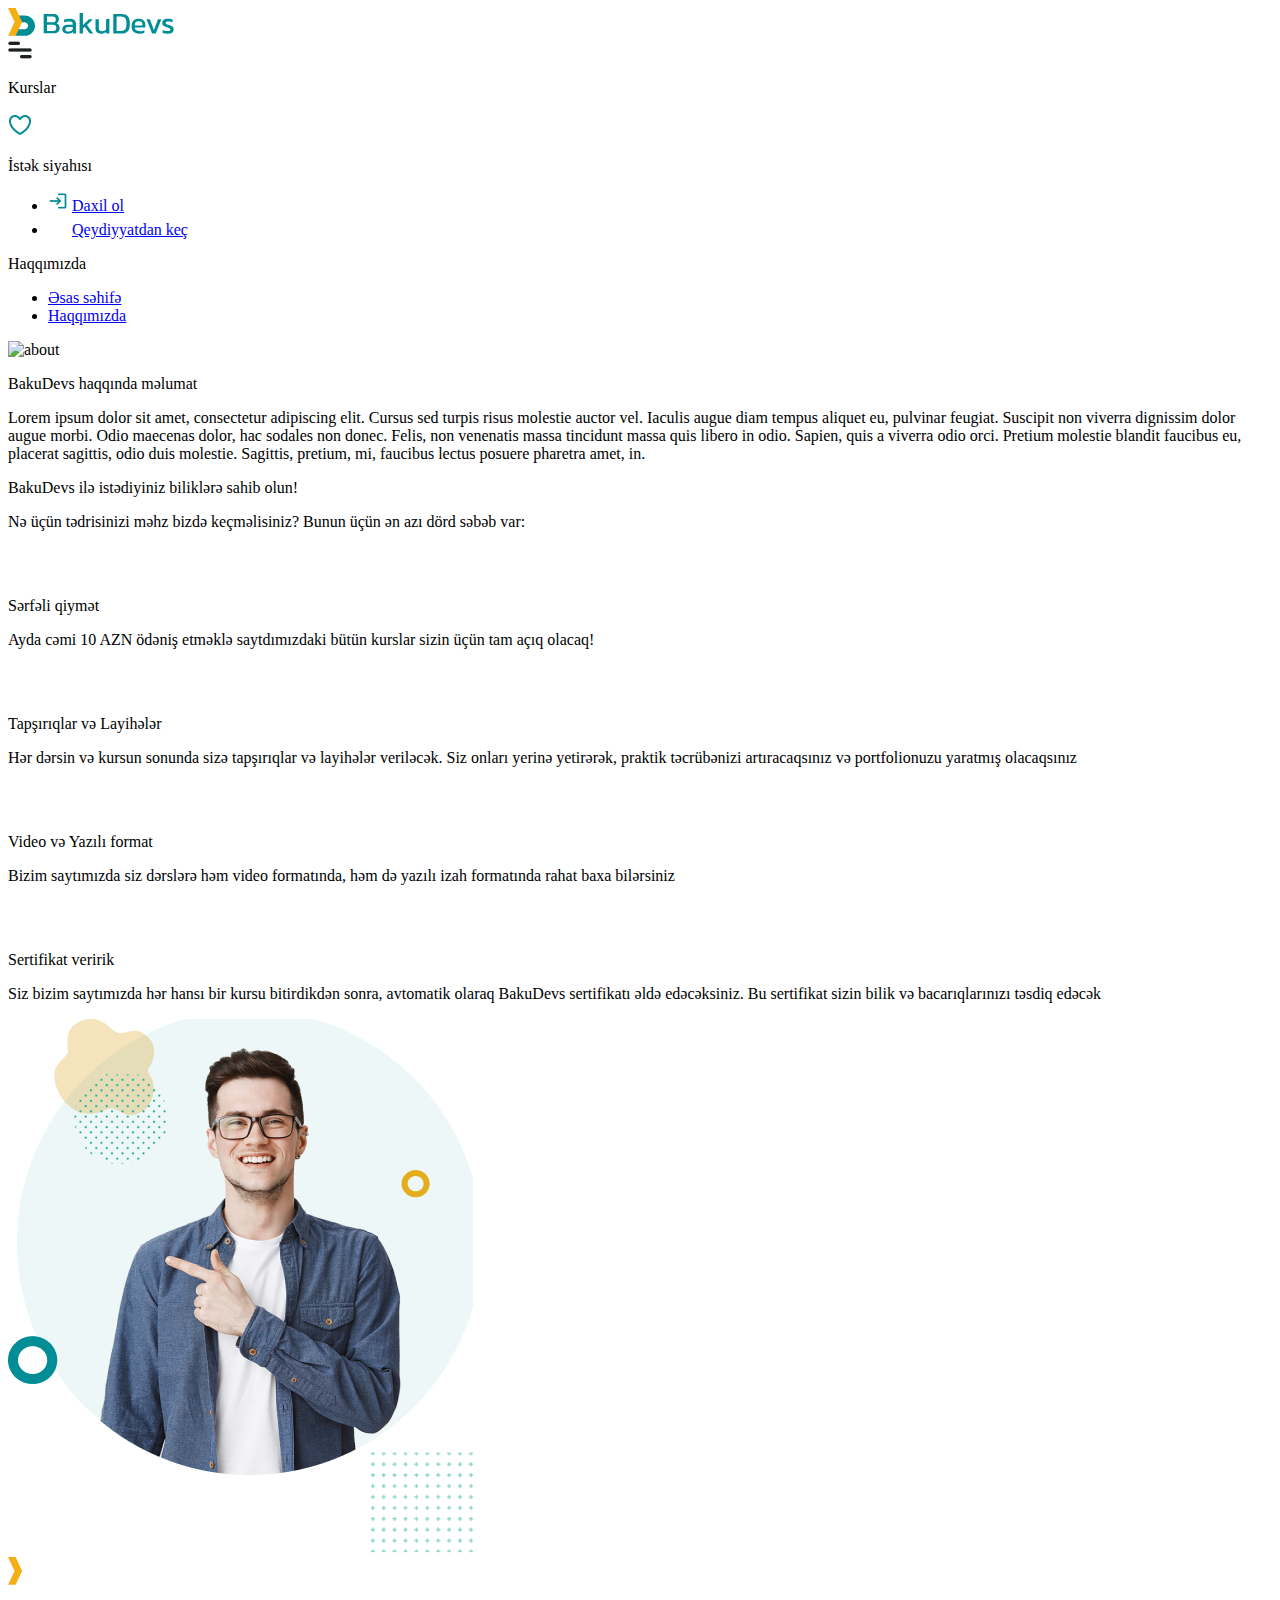
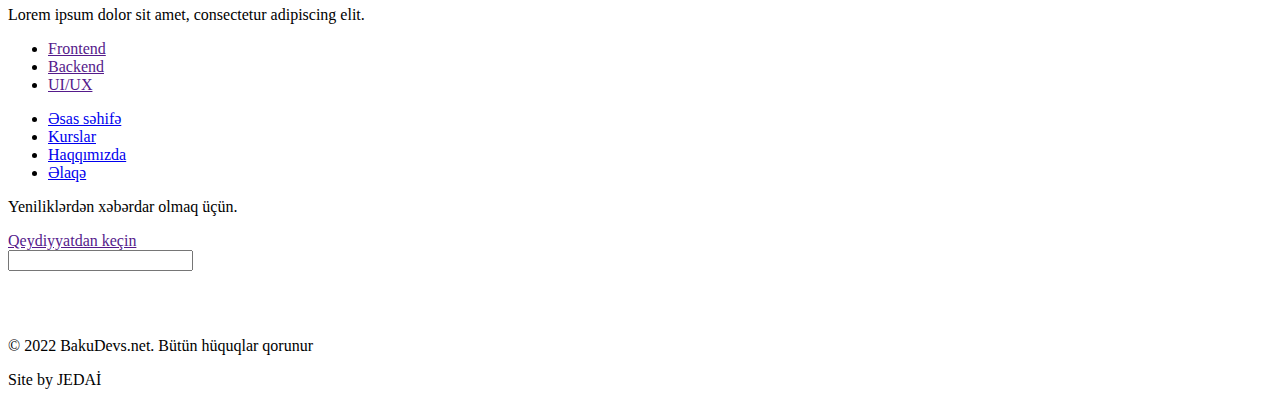
==== about.html @ 8673e6fe "Update about.html" ====
<!DOCTYPE html>
<html lang="en">
  <head>
    <meta charset="UTF-8" />
    <meta name="viewport" content="width=device-width, initial-scale=1.0" />
    <title>BakuDev</title>
    <link rel="stylesheet" href="./css/about.css" />
  </head>
  <body>
    <div class="container">
      <!-- >>>>>>>>>>>>>>>>>>>>>> first section start<<<<<<<<<<<<<<<<<<<<-->
      <div class="section-1">
        <div class="navbar">
          <img class="logo" src="./images/section1-img/Frame.svg" alt="logo" />
          <div class="curs">
            <img src="./images/section1-img/Vector.png" alt="vektor" />
            <p>Kurslar</p>
          </div>
          <div class="heart">
            <img src="./images/section1-img/akar-icons_heart.png" alt="heart" />
            <p>İstək siyahısı</p>
          </div>
          <ul>
            <li class="join-li">
              <img src="./images/section1-img/ic_round-login.png" alt="login" />
              <a class="a1" href="#">Daxil ol</a>
            </li>
            <li class="join-li2">
              <img
                src="./images/section1-img/ph_note-pencil.svg"
                alt="signup"
              />
              <a href="#">Qeydiyyatdan keç</a>
            </li>
          </ul>
        </div>
      </div>
      <!-- >>>>>>>>>>>>>>>>>>>>>> first section end<<<<<<<<<<<<<<<<<<<<-->
      <!-- >>>>>>>>>>>>>>>>>>>>>> second section start<<<<<<<<<<<<<<<<<<<<-->
      <div class="section-2">
        <div class="back-home-page">
          <div class="back">
            <p>Haqqımızda</p>
            <div class="back-page">
              <ul>
                <li><a href="./index.html">Əsas səhifə</a></li>
                <li><a href="./about.html">Haqqımızda</a></li>
              </ul>
            </div>
          </div>
        </div>
        <div class="about">
          <div class="left-about">
            <img src="./images/about.jpg" alt="about">
          </div>
          <div class="right-about">
            <p>BakuDevs haqqında 
              məlumat</p>
            <p>Lorem ipsum dolor sit amet, consectetur adipiscing elit. Cursus sed turpis risus molestie auctor vel. Iaculis augue diam tempus aliquet eu, pulvinar feugiat. Suscipit non viverra dignissim dolor augue morbi. Odio maecenas dolor, hac sodales non donec. Felis, non venenatis massa tincidunt massa quis libero in odio. Sapien, quis a viverra odio orci. Pretium molestie blandit faucibus eu, placerat sagittis, odio duis molestie. Sagittis, pretium, mi, faucibus lectus posuere pharetra amet, in.</p>
          </div>
        </div>
      </div>
      <!-- >>>>>>>>>>>>>>>>>>>>>> second section end<<<<<<<<<<<<<<<<<<<<-->
       <!-- >>>>>>>>>>>>>>>>>>>>>> third section start<<<<<<<<<<<<<<<<<<<<-->
       <div class="section-3">
        <div class="text-header">
          <p>BakuDevs ilə istədiyiniz biliklərə sahib olun!</p>
          <p>
            Nə üçün tədrisinizi məhz bizdə keçməlisiniz? Bunun üçün ən azı dörd
            səbəb var:
          </p>
        </div>
        <div class="main-s3">
          <div class="left-middle-s3">
            <div class="left-s3">
              <div class="box-s3">
                <p>
                  <img
                    class="money"
                    src="./images/section3-img/akar-icons_money.svg"
                    alt="money"
                  />
                </p>
                <p>Sərfəli qiymət</p>
                <p>
                  Ayda cəmi 10 AZN ödəniş etməklə saytdımızdaki bütün kurslar
                  sizin üçün tam açıq olacaq!
                </p>
              </div>
              <div class="box-s3">
                <p>
                  <img
                    class="task"
                    src="./images/section3-img/fluent_tasks-app-24-regular.svg"
                    alt="money"
                  />
                </p>
                <p>Tapşırıqlar və Layihələr</p>
                <p>
                  Hər dərsin və kursun sonunda sizə tapşırıqlar və layihələr
                  veriləcək. Siz onları yerinə yetirərək, praktik təcrübənizi
                  artıracaqsınız və portfolionuzu yaratmış olacaqsınız
                </p>
              </div>
            </div>
            <div class="middle-s3">
              <div class="box-s3">
                <p>
                  <img
                    class="video"
                    src="./images/section3-img/icon-park-outline_video-two.svg"
                    alt="money"
                  />
                </p>
                <p>Video və Yazılı format</p>
                <p>
                  Bizim saytımızda siz dərslərə həm video formatında, həm də
                  yazılı izah formatında rahat baxa bilərsiniz
                </p>
              </div>
              <div class="box-s3">
                <p>
                  <img
                    class="certf"
                    src="./images/section3-img/fluent_tasks-app-24-regular.svg"
                    alt="money"
                  />
                </p>
                <p>Sertifikat veririk</p>
                <p>
                  Siz bizim saytımızda hər hansı bir kursu bitirdikdən sonra,
                  avtomatik olaraq BakuDevs sertifikatı əldə edəcəksiniz. Bu
                  sertifikat sizin bilik və bacarıqlarınızı təsdiq edəcək
                </p>
              </div>
            </div>
          </div>
          <div class="right-s3">
            <img src="./images/section3-img/Group 59.png" alt="person" />
          </div>
        </div>
      </div>
      <!-- >>>>>>>>>>>>>>>>>>>>>> third section end<<<<<<<<<<<<<<<<<<<<-->

      <!-- >>>>>>>>>>>>>>>>>>>>>> fourth section start<<<<<<<<<<<<<<<<<<<<-->

      <div class="section-4">
        <div class="footer-top">
          <div class="box1-s4">
            <img src="./images/Frame (1).svg" alt="logo" />
            <p>Lorem ipsum dolor sit amet, consectetur adipiscing elit.</p>
          </div>
          <div class="box2-s4">
            <ul>
              <li><a href="">Frontend</a></li>
              <li><a href="">Backend</a></li>
              <li><a href="">UI/UX</a></li>
            </ul>
          </div>
          <div class="box3-s4">
            <ul>
              <li><a href="./index.html">Əsas səhifə</a></li>
              <li><a href="./kursList.html">Kurslar</a></li>
              <li><a href="./about.html">Haqqımızda</a></li>
              <li><a href="./contact.html">Əlaqə</a></li>
            </ul>
          </div>
          <div class="box4-s4">
            <p>Yeniliklərdən xəbərdar olmaq üçün.</p>
            <a href="">Qeydiyyatdan keçin</a>
            <div class="bottom">
              <input type="email" />
              <p>
                <a href=""><img src="./images/bi_arrow-right.svg" alt="" /></a>
              </p>
            </div>
          </div>
        </div>
        <div class="footer-bottom">
          <p>© 2022 BakuDevs.net. Bütün hüquqlar qorunur</p>
          <p>Site by JEDAİ</p>
        </div>
      </div>
      <!-- >>>>>>>>>>>>>>>>>>>>>> fourth section end<<<<<<<<<<<<<<<<<<<<-->
    </div>
  </body>
</html>
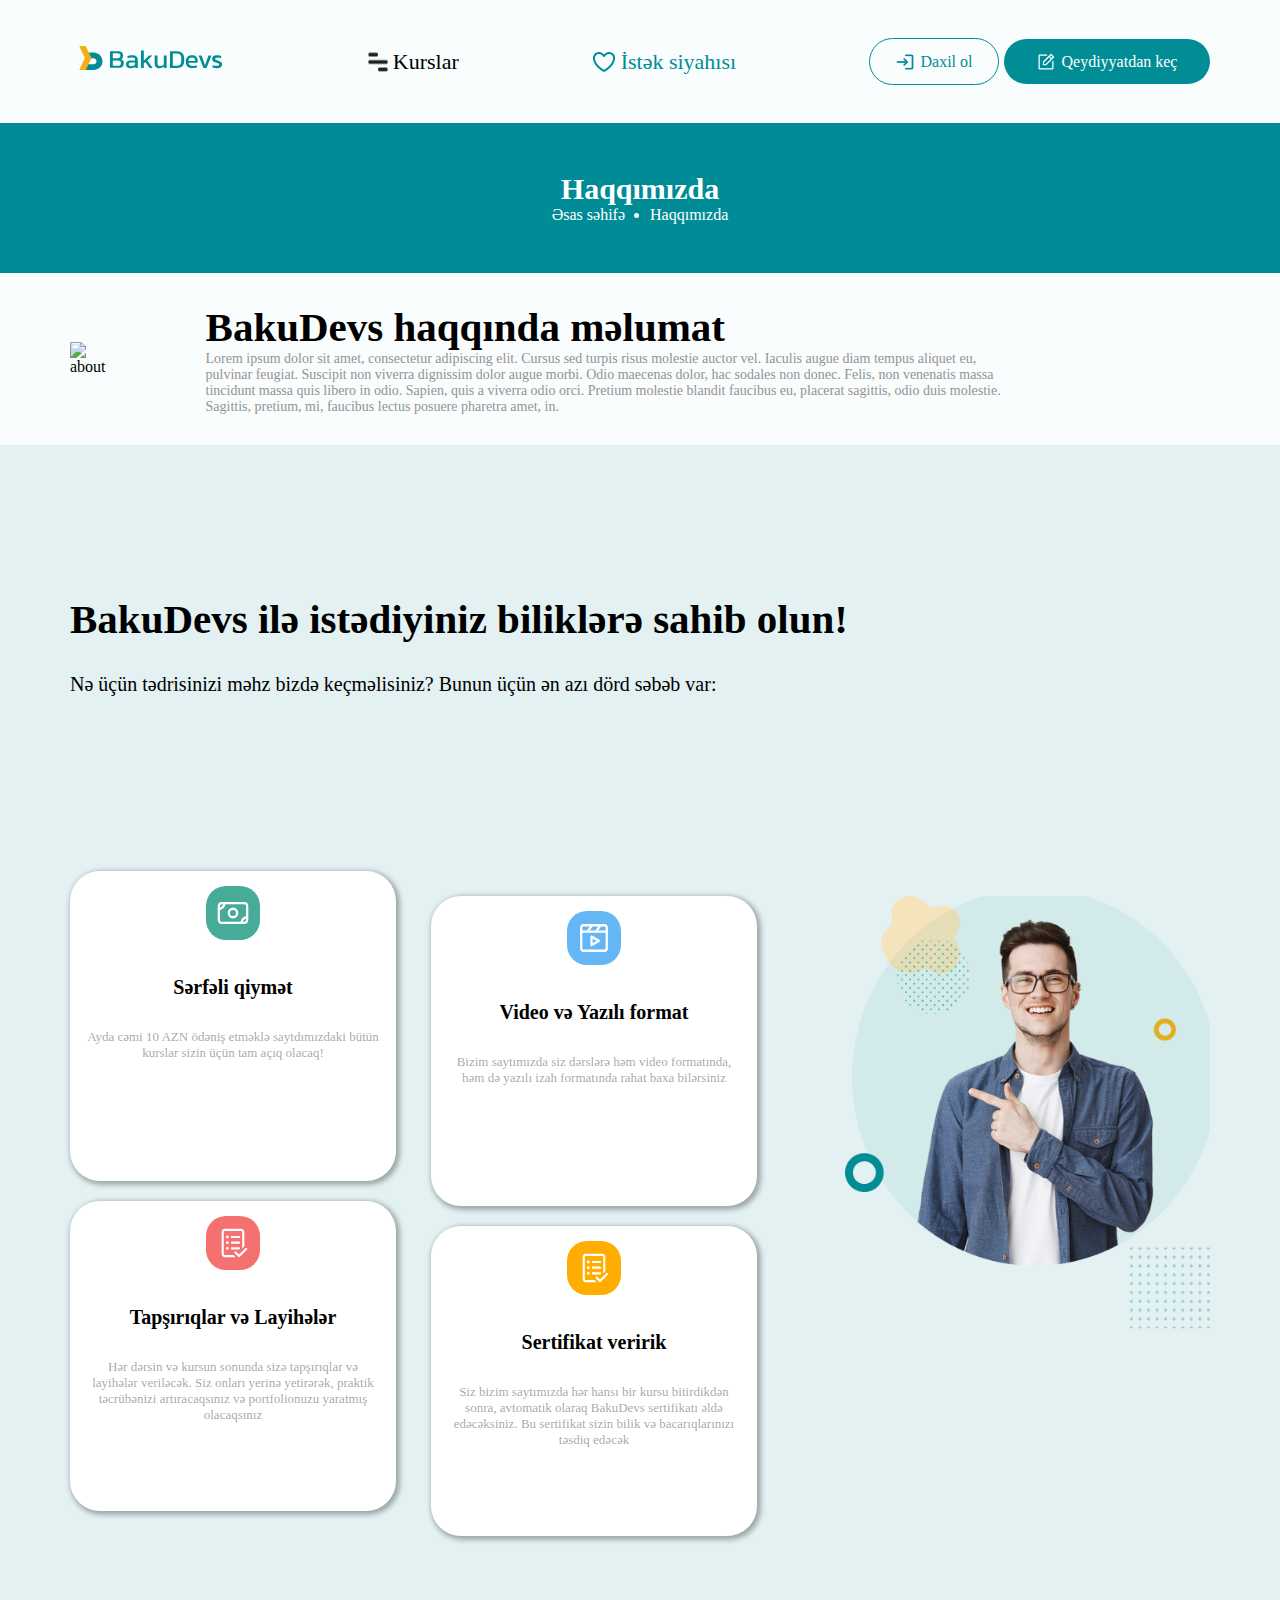
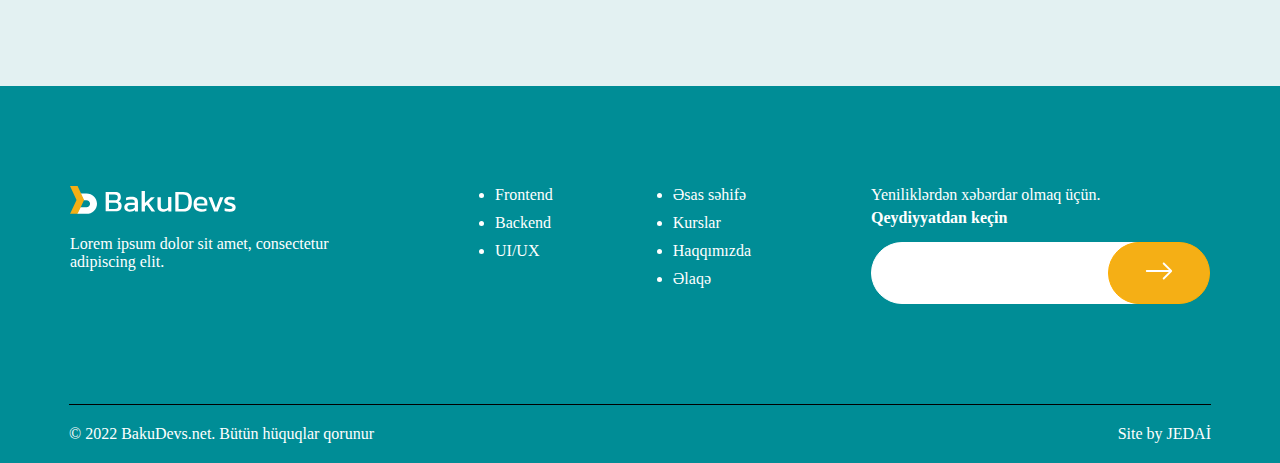
==== commit 793ca708: "signup and forgetpassword section ended" ====
--- a/about.html
+++ b/about.html
@@ -23,14 +23,14 @@
           <ul>
             <li class="join-li">
               <img src="./images/section1-img/ic_round-login.png" alt="login" />
-              <a class="a1" href="#">Daxil ol</a>
+              <a class="a1" href="./login.html">Daxil ol</a>
             </li>
             <li class="join-li2">
               <img
                 src="./images/section1-img/ph_note-pencil.svg"
                 alt="signup"
               />
-              <a href="#">Qeydiyyatdan keç</a>
+              <a href="./signUp.html">Qeydiyyatdan keç</a>
             </li>
           </ul>
         </div>
--- a/css/about.css
+++ b/css/about.css
@@ -0,0 +1,324 @@
+* {
+  margin: 0;
+  padding: 0;
+}
+
+.container {
+  width: 100%;
+  margin: auto;
+  display: flex;
+  flex-direction: column;
+  align-items: center;
+  justify-content: center;
+  background-color: #fafdfd;
+}
+
+/*>>>>>>>>>>>>>>>>>>>>>>> first section start<<<<<<<<<<<<<<<<<<<<*/
+
+.section-1 {
+  width: 1440px;
+  display: flex;
+  flex-direction: column;
+  align-items: center;
+  margin: 38px 0;
+}
+.navbar {
+  width: 1140px;
+  display: flex;
+  justify-content: space-between;
+}
+.navbar > img {
+  width: 165px;
+  height: 25px;
+  margin-top: 8px;
+}
+.curs,
+.heart,
+.navbar > ul,
+.navbar > ul > li {
+  display: flex;
+  justify-content: center;
+  align-items: center;
+  gap: 5px;
+}
+.heart > img {
+  width: 24px;
+  height: 24px;
+}
+.curs > img {
+  width: 20px;
+  height: 20px;
+}
+.curs,
+.heart > p {
+  font-size: 22px;
+}
+.heart > p {
+  color: #008d96;
+}
+.navbar > ul > li {
+  list-style: none;
+}
+.navbar > ul > li > a {
+  text-decoration: none;
+}
+.navbar > ul > li > .a1 {
+  font-size: 16px;
+  color: #008d96;
+}
+.join-li {
+  width: 128px;
+  height: 45px;
+  border: 1px solid #008d96;
+  border-radius: 40px;
+}
+.join-li2 {
+  width: 206px;
+  height: 45px;
+  background-color: #008d96;
+  border-radius: 40px;
+}
+.join-li2 > a {
+  color: white;
+}
+
+/*>>>>>>>>>>>>>>>>>>>>>>> first section end<<<<<<<<<<<<<<<<<<<<*/
+/*>>>>>>>>>>>>>>>>>>>>>>> second section start<<<<<<<<<<<<<<<<<<<<*/
+
+.section-2 {
+  display: flex;
+  flex-direction: column;
+  align-items: center;
+}
+.back-home-page{
+  width: 1440px;
+  background-color: #008d96;
+  background-image: url(../images/list-course-img/image\ 8.svg);
+  height: 150px;
+  display: flex;
+  flex-direction: column;
+  align-items: center;
+  justify-content: center;
+}
+.back-home-page>.back>p{
+  text-align: center;
+  font-size: 30px;
+  font-weight: 700;
+  color: white;
+}
+.back-home-page>.back{
+  background-color: #008c9683;
+  width: 1440px;
+  height: 150px;
+  display: flex;
+  flex-direction: column;
+  align-items: center;
+  justify-content: center;
+}
+.back-page>ul{
+  display: flex;
+  justify-content: center;
+  gap: 25px;
+  color: white;
+}
+.back-page>ul>li:first-child{
+  list-style-type: none;
+}
+.back-page>ul>li>a{
+  text-decoration: none;
+  color: white;
+}
+.about{
+  width: 1140px;
+  display: flex;
+  justify-content:space-between ;
+  align-items: center;
+  gap: 100px;
+  padding: 30px 0;
+}
+.right-about{
+  padding-right: 200px;
+}
+.right-about>p:nth-child(1){
+  font-size: 41px;
+  font-weight: 700;
+  color: black;
+}
+.right-about>p:nth-child(2){
+  font-size: 14px;
+  font-weight: 500;
+  color: #939393  ;
+}
+/*>>>>>>>>>>>>>>>>>>>>>>> second section end<<<<<<<<<<<<<<<<<<<<*/
+/*>>>>>>>>>>>>>>>>>>>>>>> third section start<<<<<<<<<<<<<<<<<<<<*/
+
+.section-3 {
+  width: 1440px;
+  background-color: #e3f1f2;
+}
+.text-header {
+  display: flex;
+  flex-direction: column;
+  justify-content: center;
+  margin: 150px;
+  gap: 30px;
+}
+.text-header > p:first-child {
+  font-size: 41px;
+  font-weight: 600;
+}
+.text-header > p:last-child {
+  font-size: 20px;
+  font-weight: 500;
+}
+.main-s3 {
+  display: flex;
+  justify-content: space-between;
+  text-align: center;
+  margin: 150px;
+}
+.left-middle-s3 {
+  display: flex;
+  justify-content: space-between;
+  align-items: center;
+  gap: 35px;
+}
+.box-s3 {
+  width: 296px;
+  height: 280px;
+  border-radius: 30px;
+  background-color: white;
+}
+.left-s3,
+.middle-s3 {
+  display: flex;
+  flex-direction: column;
+  gap: 20px;
+}
+.middle-s3 {
+  margin-top: 50px;
+}
+.box-s3 {
+  display: flex;
+  flex-direction: column;
+  align-items: center;
+  gap: 30px;
+  padding:15px;
+  box-shadow: 2px 2px 5px 2px rgba(0, 0, 0, 0.3);
+}
+.box-s3 > p:nth-child(1) {
+  width: 60px;
+  height: 60px;
+  border-radius: 14px;
+}
+.box-s3 > p:nth-child(2){
+  font-size: 20px;
+  font-weight: 700;
+}
+.box-s3 > p:nth-child(3){
+  font-size: 13px;
+  color: rgba(0, 0, 0, 0.377);
+}
+.box-s3>p>.video{
+  background-color: #64B7F4  ;
+}
+.box-s3>p>.task{
+  background-color: #F57170;
+}
+.box-s3>p>.money{
+  background-color: #46AB99  ;
+}
+.box-s3>p>.certf{
+  background-color: #FFAE01;
+}
+.box-s3>p>img{
+  width: 34px;
+  height: 34px;
+  padding: 10px;
+  border-radius: 20px;
+}
+.right-s3>img{
+  width: 365px;
+  height: 433px;
+  margin-top: 50px;
+}
+/*>>>>>>>>>>>>>>>>>>>>>>> third section end<<<<<<<<<<<<<<<<<<<<*/
+
+/*>>>>>>>>>>>>>>>>>>>>>> fourth section start<<<<<<<<<<<<<<<<<<<<*/
+.section-4{
+  width: 1440px;
+  background-color: #008d96;
+  display: flex;
+  flex-direction: column;
+  align-items: center;
+  color: white;
+}
+.footer-top{
+  display: flex;
+  justify-content: space-between;
+  margin: 100px 150px;
+  gap: 120px;
+}
+.box1-s4{
+  display: flex;
+  flex-direction: column;
+  align-items: start;
+  gap: 20px;
+}
+.box2-s4>ul,
+.box3-s4>ul{
+  display: flex;
+  flex-direction: column;
+  align-items: start;
+  gap: 10px;
+}
+.box2-s4>ul>li>a,
+.box3-s4>ul>li>a{
+  text-decoration: none;
+  color: white;
+}
+.box4-s4{
+  display: flex;
+  flex-direction: column;
+  align-items: start;
+  gap: 5px;
+}
+.box4-s4>a{
+  text-decoration: none;
+  color: white;
+  font-weight: 700;
+  margin-bottom: 10px;
+}
+.box4-s4>.bottom{
+  display: flex;
+  justify-content: center;
+  align-items: center;
+}
+.box4-s4>.bottom>input{
+  width: 290px;
+  height: 60px;
+  border-radius: 60px;
+  border: 1px solid white;
+}
+.box4-s4>.bottom>p{
+  width: 100px;
+  height: 60px;
+  display: flex;
+  justify-content: center;
+  align-items: center;
+  background-color: #F5AF15;
+  border-radius: 60px;
+  margin-left: -55px;
+  border:1px solid #FFAE01
+}
+.footer-bottom{
+  width: 1142px;
+  display: flex;
+  justify-content: space-between;
+  align-items: center;
+  border-top: 1px solid black;
+}
+.footer-bottom>p{
+  margin: 20px 0;
+}
+/*>>>>>>>>>>>>>>>>>>>>>> fourth section end<<<<<<<<<<<<<<<<<<<<*/
